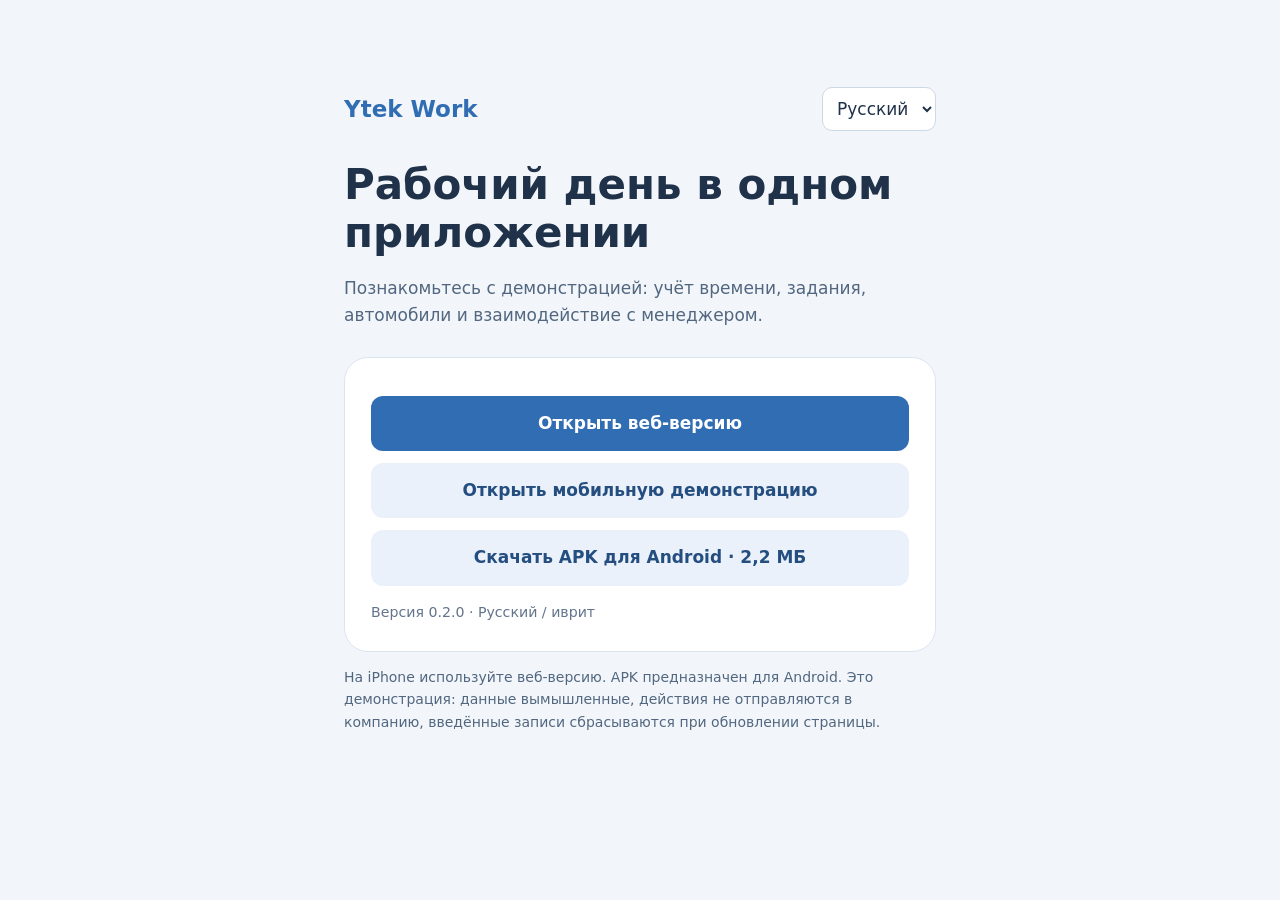
==== index.html @ 360fff5e "Publish Ytek Work demo 0.2.0 and Android APK" ====
<!doctype html>
<html lang="ru"><head><meta charset="utf-8"><meta name="viewport" content="width=device-width,initial-scale=1,viewport-fit=cover"><meta name="theme-color" content="#142a44"><title>Ytek Work — Demo</title>
<style>*{box-sizing:border-box}body{margin:0;background:#f2f6fb;color:#203249;font:17px/1.6 system-ui,Arial,sans-serif}main{max-width:640px;margin:7vh auto;padding:24px}header{display:flex;align-items:center;justify-content:space-between;gap:16px}select{font:inherit;border:1px solid #ccd8e6;border-radius:10px;padding:10px;background:white;color:#203249}h1{font-size:42px;line-height:1.15;margin:30px 0 12px}p{color:#52677f}.card{padding:26px;background:white;border:1px solid #dce5ef;border-radius:24px;margin-top:28px}a{display:block;text-align:center;padding:14px;margin:12px 0;border-radius:12px;background:#306db2;color:white;text-decoration:none;font-weight:600}a.secondary{background:#eaf1fa;color:#254e80}.note{font-size:14px}small{color:#63748c}.brand{font-weight:800;color:#306db2;font-size:23px}@media(prefers-color-scheme:dark){body{background:#101a27;color:#e2eaf5}.card,select{background:#1b293a;color:#e2eaf5;border-color:#334356}p,small{color:#afbed1}.brand{color:#9bc6ff}a.secondary{background:#29415e;color:#d5e7ff}}</style></head>
<body><main><header><div class="brand">Ytek Work</div><select id="language" aria-label="Язык / שפה"><option value="ru">Русский</option><option value="he">עברית</option></select></header><h1 id="title">Рабочий день в одном приложении</h1><p id="intro">Познакомьтесь с демонстрацией: учёт времени, задания, автомобили и взаимодействие с менеджером.</p><section class="card"><a id="web" href="demo/index.html">Открыть веб-версию</a><a id="mobile" class="secondary" href="demo/mobile.html">Открыть мобильную демонстрацию</a><a id="apk" class="secondary" href="downloads/Ytek-Work-demo-0.2.0.apk" download>Скачать APK для Android · 2,2 МБ</a><small id="version">Версия 0.2.0 · Русский / иврит</small></section><p class="note" id="note">На iPhone используйте веб-версию. APK предназначен для Android. Это демонстрация: данные вымышленные, действия не отправляются в компанию, введённые записи сбрасываются при обновлении страницы.</p></main>
<script>const texts={ru:{title:'Рабочий день в одном приложении',intro:'Познакомьтесь с демонстрацией: учёт времени, задания, автомобили и взаимодействие с менеджером.',web:'Открыть веб-версию',mobile:'Открыть мобильную демонстрацию',apk:'Скачать APK для Android · 2,2 МБ',version:'Версия 0.2.0 · Русский / иврит',note:'На iPhone используйте веб-версию. APK предназначен для Android. Это демонстрация: данные вымышленные, действия не отправляются в компанию, введённые записи сбрасываются при обновлении страницы.'},he:{title:'יום העבודה ביישומון אחד',intro:'הכירו את ההדגמה: דיווח שעות, משימות, כלי רכב וקשר עם המנהל.',web:'פתיחת גרסת האינטרנט',mobile:'פתיחת הדגמה לנייד',apk:'הורדת APK ל-Android · 2.2 MB',version:'גרסה 0.2.0 · רוסית / עברית',note:'ב-iPhone השתמשו בגרסת האינטרנט. APK מיועד ל-Android. זוהי הדגמה: הנתונים בדויים, הפעולות אינן נשלחות לחברה והרישומים מתאפסים ברענון הדף.'}};function language(lang){lang=lang==='he'?'he':'ru';document.documentElement.lang=lang;document.documentElement.dir=lang==='he'?'rtl':'ltr';document.getElementById('language').value=lang;for(const [key,value]of Object.entries(texts[lang]))document.getElementById(key).textContent=value;try{localStorage.setItem('ytek-language',lang)}catch{}}document.getElementById('language').onchange=e=>language(e.target.value);let saved='ru';try{saved=localStorage.getItem('ytek-language')||'ru'}catch{}language(saved);</script></body></html>
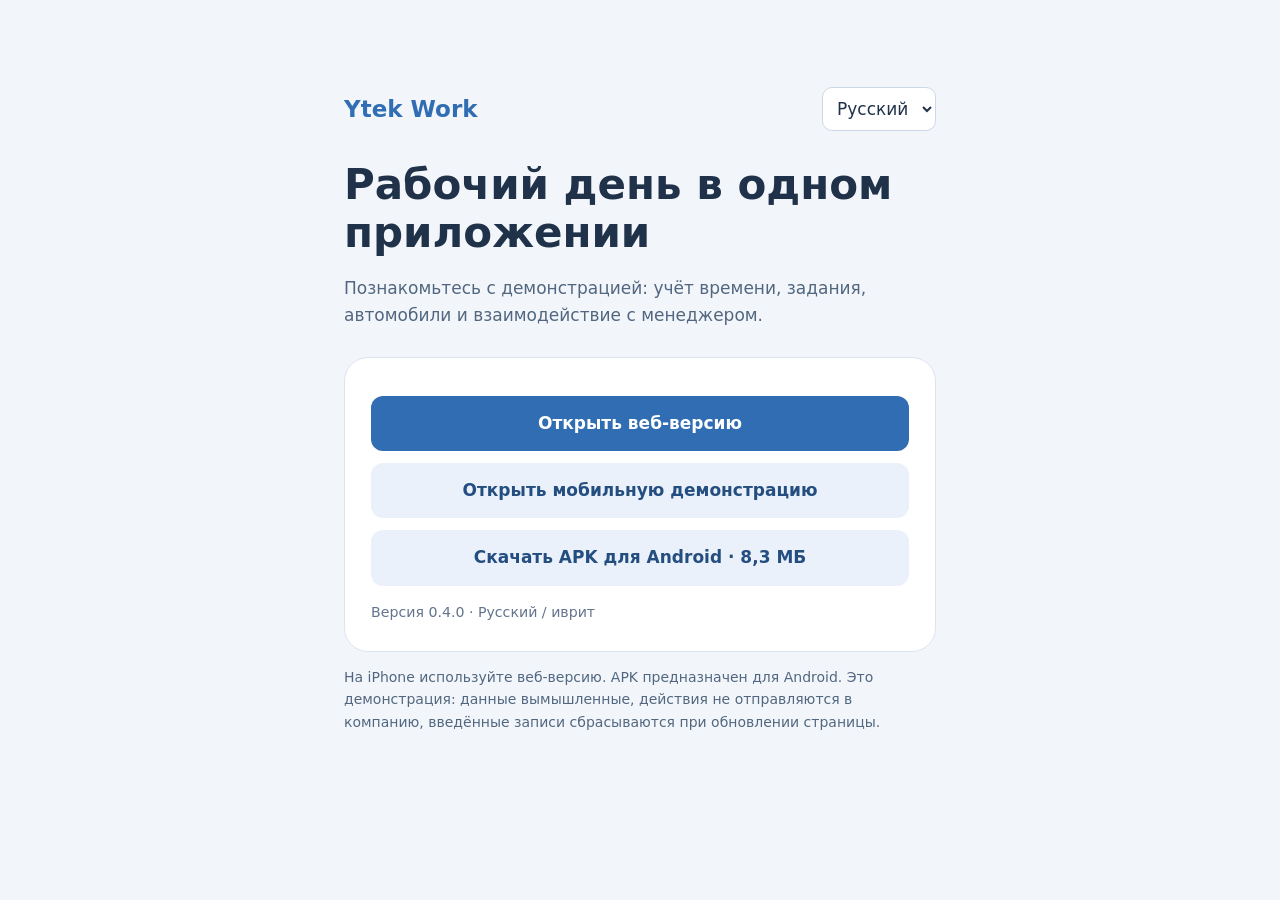
==== commit 6cfcc929: "Publish Ytek Work 0.4.0 web PWA and Android demo" ====
--- a/index.html
+++ b/index.html
@@ -1,5 +1,5 @@
 <!doctype html>
 <html lang="ru"><head><meta charset="utf-8"><meta name="viewport" content="width=device-width,initial-scale=1,viewport-fit=cover"><meta name="theme-color" content="#142a44"><title>Ytek Work — Demo</title>
 <style>*{box-sizing:border-box}body{margin:0;background:#f2f6fb;color:#203249;font:17px/1.6 system-ui,Arial,sans-serif}main{max-width:640px;margin:7vh auto;padding:24px}header{display:flex;align-items:center;justify-content:space-between;gap:16px}select{font:inherit;border:1px solid #ccd8e6;border-radius:10px;padding:10px;background:white;color:#203249}h1{font-size:42px;line-height:1.15;margin:30px 0 12px}p{color:#52677f}.card{padding:26px;background:white;border:1px solid #dce5ef;border-radius:24px;margin-top:28px}a{display:block;text-align:center;padding:14px;margin:12px 0;border-radius:12px;background:#306db2;color:white;text-decoration:none;font-weight:600}a.secondary{background:#eaf1fa;color:#254e80}.note{font-size:14px}small{color:#63748c}.brand{font-weight:800;color:#306db2;font-size:23px}@media(prefers-color-scheme:dark){body{background:#101a27;color:#e2eaf5}.card,select{background:#1b293a;color:#e2eaf5;border-color:#334356}p,small{color:#afbed1}.brand{color:#9bc6ff}a.secondary{background:#29415e;color:#d5e7ff}}</style></head>
-<body><main><header><div class="brand">Ytek Work</div><select id="language" aria-label="Язык / שפה"><option value="ru">Русский</option><option value="he">עברית</option></select></header><h1 id="title">Рабочий день в одном приложении</h1><p id="intro">Познакомьтесь с демонстрацией: учёт времени, задания, автомобили и взаимодействие с менеджером.</p><section class="card"><a id="web" href="demo/index.html">Открыть веб-версию</a><a id="mobile" class="secondary" href="demo/mobile.html">Открыть мобильную демонстрацию</a><a id="apk" class="secondary" href="downloads/Ytek-Work-demo-0.2.0.apk" download>Скачать APK для Android · 2,2 МБ</a><small id="version">Версия 0.2.0 · Русский / иврит</small></section><p class="note" id="note">На iPhone используйте веб-версию. APK предназначен для Android. Это демонстрация: данные вымышленные, действия не отправляются в компанию, введённые записи сбрасываются при обновлении страницы.</p></main>
-<script>const texts={ru:{title:'Рабочий день в одном приложении',intro:'Познакомьтесь с демонстрацией: учёт времени, задания, автомобили и взаимодействие с менеджером.',web:'Открыть веб-версию',mobile:'Открыть мобильную демонстрацию',apk:'Скачать APK для Android · 2,2 МБ',version:'Версия 0.2.0 · Русский / иврит',note:'На iPhone используйте веб-версию. APK предназначен для Android. Это демонстрация: данные вымышленные, действия не отправляются в компанию, введённые записи сбрасываются при обновлении страницы.'},he:{title:'יום העבודה ביישומון אחד',intro:'הכירו את ההדגמה: דיווח שעות, משימות, כלי רכב וקשר עם המנהל.',web:'פתיחת גרסת האינטרנט',mobile:'פתיחת הדגמה לנייד',apk:'הורדת APK ל-Android · 2.2 MB',version:'גרסה 0.2.0 · רוסית / עברית',note:'ב-iPhone השתמשו בגרסת האינטרנט. APK מיועד ל-Android. זוהי הדגמה: הנתונים בדויים, הפעולות אינן נשלחות לחברה והרישומים מתאפסים ברענון הדף.'}};function language(lang){lang=lang==='he'?'he':'ru';document.documentElement.lang=lang;document.documentElement.dir=lang==='he'?'rtl':'ltr';document.getElementById('language').value=lang;for(const [key,value]of Object.entries(texts[lang]))document.getElementById(key).textContent=value;try{localStorage.setItem('ytek-language',lang)}catch{}}document.getElementById('language').onchange=e=>language(e.target.value);let saved='ru';try{saved=localStorage.getItem('ytek-language')||'ru'}catch{}language(saved);</script></body></html>
+<body><main><header><div class="brand">Ytek Work</div><select id="language" aria-label="Язык / שפה"><option value="ru">Русский</option><option value="he">עברית</option></select></header><h1 id="title">Рабочий день в одном приложении</h1><p id="intro">Познакомьтесь с демонстрацией: учёт времени, задания, автомобили и взаимодействие с менеджером.</p><section class="card"><a id="web" href="demo/index.html">Открыть веб-версию</a><a id="mobile" class="secondary" href="demo/mobile.html">Открыть мобильную демонстрацию</a><a id="apk" class="secondary" href="downloads/Ytek-Work-demo-0.4.0.apk" download>Скачать APK для Android · 8,3 МБ</a><small id="version">Версия 0.4.0 · Русский / иврит</small></section><p class="note" id="note">На iPhone используйте веб-версию. APK предназначен для Android. Это демонстрация: данные вымышленные, действия не отправляются в компанию, введённые записи сбрасываются при обновлении страницы.</p></main>
+<script>const texts={ru:{title:'Рабочий день в одном приложении',intro:'Познакомьтесь с демонстрацией: учёт времени, задания, автомобили и взаимодействие с менеджером.',web:'Открыть веб-версию',mobile:'Открыть мобильную демонстрацию',apk:'Скачать APK для Android · 8,3 МБ',version:'Версия 0.4.0 · Русский / иврит',note:'На iPhone используйте веб-версию. APK предназначен для Android. Это демонстрация: данные вымышленные, действия не отправляются в компанию, введённые записи сбрасываются при обновлении страницы.'},he:{title:'יום העבודה ביישומון אחד',intro:'הכירו את ההדגמה: דיווח שעות, משימות, כלי רכב וקשר עם המנהל.',web:'פתיחת גרסת האינטרנט',mobile:'פתיחת הדגמה לנייד',apk:'הורדת APK ל-Android · 8.3 MB',version:'גרסה 0.4.0 · רוסית / עברית',note:'ב-iPhone השתמשו בגרסת האינטרנט. APK מיועד ל-Android. זוהי הדגמה: הנתונים בדויים, הפעולות אינן נשלחות לחברה והרישומים מתאפסים ברענון הדף.'}};function language(lang){lang=lang==='he'?'he':'ru';document.documentElement.lang=lang;document.documentElement.dir=lang==='he'?'rtl':'ltr';document.getElementById('language').value=lang;for(const [key,value]of Object.entries(texts[lang]))document.getElementById(key).textContent=value;try{localStorage.setItem('ytek-language',lang)}catch{}}document.getElementById('language').onchange=e=>language(e.target.value);let saved='ru';try{saved=localStorage.getItem('ytek-language')||'ru'}catch{}language(saved);</script></body></html>
